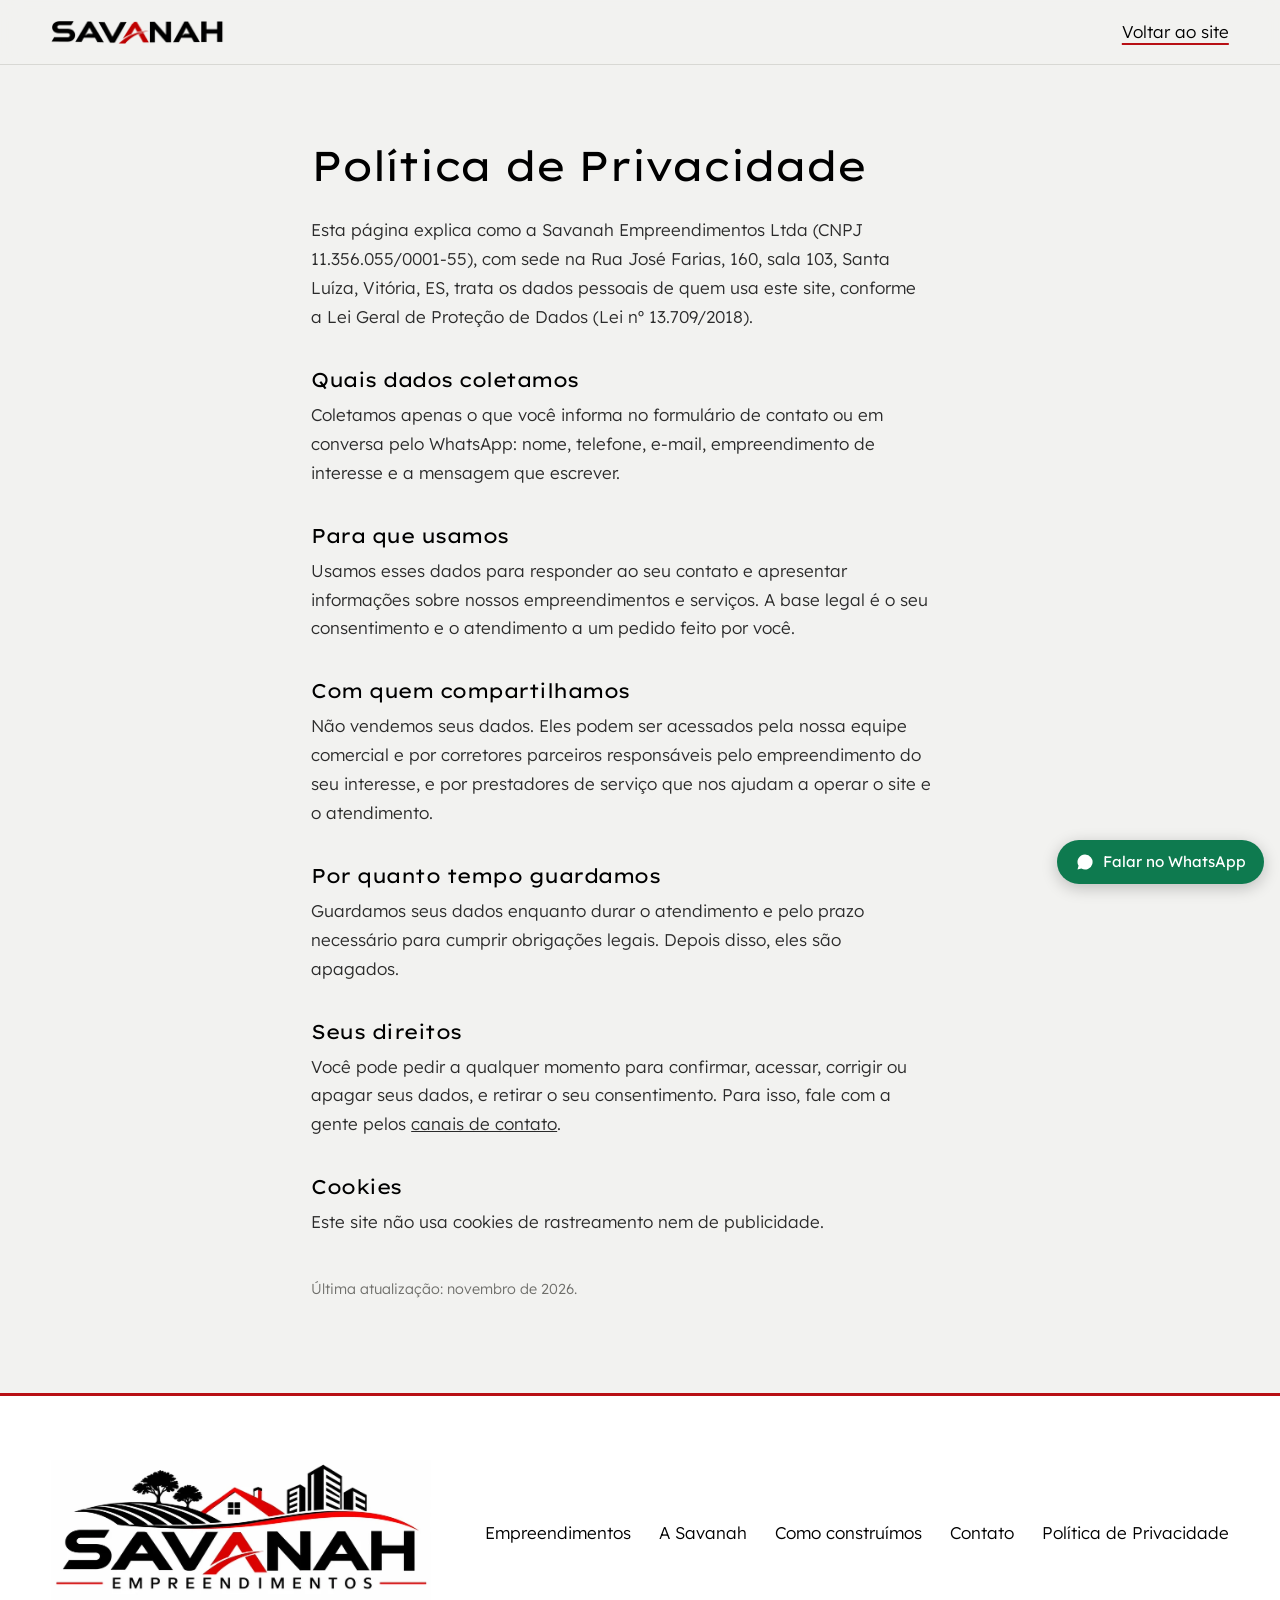
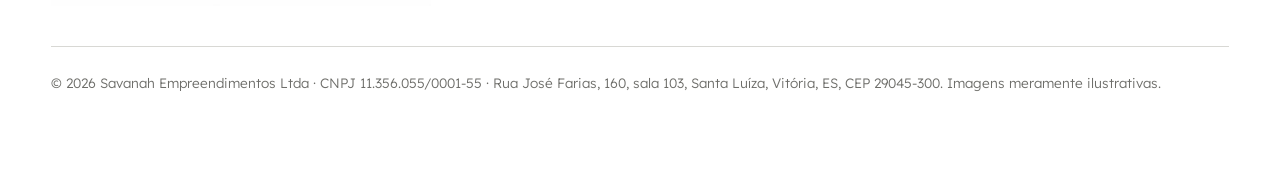
==== privacidade.html @ 2db5b72a "Site Savanah Empreendimentos: primeira versão Co-Authored-By: Claude Opus 5.5 <noreply@anthropic.com" ====
<!doctype html>
<html lang="pt-BR">
<head>
  <meta charset="utf-8">
  <meta name="viewport" content="width=device-width, initial-scale=1">
  <title>Política de Privacidade | Savanah Empreendimentos</title>
  <meta name="description" content="Savanah Empreendimentos Imobiliários: loteamento e chacreamento, construção de casas e construção de edifícios.">
  <meta name="robots" content="noindex"> <!-- prévia: remover quando o site for para o domínio oficial -->
  <meta property="og:type" content="website">
  <meta property="og:locale" content="pt_BR">
  <meta property="og:site_name" content="Savanah Empreendimentos">
  <meta property="og:title" content="Savanah Empreendimentos Imobiliários">
  <meta property="og:description" content="Loteamento e chacreamento, construção de casas e construção de edifícios em Vitória, ES.">
  <!-- og:image, og:url e canonical precisam do endereço completo: adicionar quando o domínio for definido (imagem pronta em assets/compartilhar.jpg) -->
  <link rel="icon" href="assets/favicon.png">
  <link rel="preconnect" href="https://fonts.googleapis.com">
  <link rel="preconnect" href="https://fonts.gstatic.com" crossorigin>
  <link href="https://fonts.googleapis.com/css2?family=Lexend+Exa:wght@300;400;500&family=Lexend:wght@300;400;500&display=swap" rel="stylesheet">
  <link rel="stylesheet" href="styles.css?v=5">
</head>
<body>
  <a class="pular" href="#conteudo">Pular para o conteúdo</a>

  <header class="topo rolou">
    <div class="topo__inner">
      <a class="marca" href="index.html"><img src="assets/wordmark.png" alt="Savanah Empreendimentos Imobiliários, início" width="173" height="24"></a>
      <a class="link" href="index.html">Voltar ao site</a>
    </div>
  </header>

  <main id="conteudo" class="legal">
    <h1>Política de Privacidade</h1>
    <p>Esta página explica como a Savanah Empreendimentos Ltda (CNPJ 11.356.055/0001-55), com sede na Rua José Farias, 160, sala 103, Santa Luíza, Vitória, ES, trata os dados pessoais de quem usa este site, conforme a Lei Geral de Proteção de Dados (Lei nº 13.709/2018).</p>

    <h2>Quais dados coletamos</h2>
    <p>Coletamos apenas o que você informa no formulário de contato ou em conversa pelo WhatsApp: nome, telefone, e-mail, empreendimento de interesse e a mensagem que escrever.</p>

    <h2>Para que usamos</h2>
    <p>Usamos esses dados para responder ao seu contato e apresentar informações sobre nossos empreendimentos e serviços. A base legal é o seu consentimento e o atendimento a um pedido feito por você.</p>

    <h2>Com quem compartilhamos</h2>
    <p>Não vendemos seus dados. Eles podem ser acessados pela nossa equipe comercial e por corretores parceiros responsáveis pelo empreendimento do seu interesse, e por prestadores de serviço que nos ajudam a operar o site e o atendimento.</p>

    <h2>Por quanto tempo guardamos</h2>
    <p>Guardamos seus dados enquanto durar o atendimento e pelo prazo necessário para cumprir obrigações legais. Depois disso, eles são apagados.</p>

    <h2>Seus direitos</h2>
    <p>Você pode pedir a qualquer momento para confirmar, acessar, corrigir ou apagar seus dados, e retirar o seu consentimento. Para isso, fale com a gente pelos <a href="index.html#contato">canais de contato</a>.</p>

    <h2>Cookies</h2>
    <p>Este site não usa cookies de rastreamento nem de publicidade.</p>

    <p class="legal__data">Última atualização: novembro de 2026.</p>
  </main>

  <footer class="rodape">
    <img src="assets/logo.webp" alt="Savanah Empreendimentos" width="900" height="347" loading="lazy">
    <nav class="rodape__nav" aria-label="Rodapé">
      <a href="index.html#empreendimentos">Empreendimentos</a>
      <a href="index.html#savanah">A Savanah</a>
      <a href="index.html#como-construimos">Como construímos</a>
      <a href="index.html#contato">Contato</a>
      <a href="privacidade.html">Política de Privacidade</a>
    </nav>
    <p class="rodape__legal">© 2026 Savanah Empreendimentos Ltda · CNPJ 11.356.055/0001-55 · Rua José Farias, 160, sala 103, Santa Luíza, Vitória, ES, CEP 29045-300. Imagens meramente ilustrativas.</p>
  </footer>

  <a class="zap" href="https://wa.me/5527998117796?text=Ol%C3%A1%21%20Vim%20pelo%20site%20da%20Savanah." target="_blank" rel="noopener">
    <svg viewBox="0 0 24 24" width="20" height="20" aria-hidden="true"><path fill="currentColor" d="M12 3a9 9 0 0 0-7.7 13.6L3 21l4.6-1.2A9 9 0 1 0 12 3Z"/></svg>
    Falar no WhatsApp
  </a>

</body>
</html>
---- styles.css ----
:root {
  --calcario: #F2F2F0;
  --branco: #FFFFFF;
  --nanquim: #000;
  --texto: #2B2B2B;
  --pedra: #6E6E6A;
  --linha: #D8D8D4;
  --savanah: #B80F14; /* vermelho da logo */
  --savanah-escuro: #8E0B0F;

  --display: "Lexend Exa", system-ui, sans-serif;
  --corpo: "Lexend", system-ui, sans-serif;

  --gutter: clamp(16px, 4vw, 56px);
  --max: 1320px;
}

*, *::before, *::after { box-sizing: border-box; }
html { scroll-behavior: smooth; scroll-padding-top: 80px; }
body {
  margin: 0;
  background: var(--calcario);
  color: var(--texto);
  font: 300 1.0625rem/1.7 var(--corpo);
  -webkit-font-smoothing: antialiased;
}
img { display: block; max-width: 100%; height: auto; }
h1, h2, h3 { font-family: var(--display); color: var(--nanquim); font-weight: 400; margin: 0; }
h1 { font-size: clamp(2rem, 4.4vw, 3.75rem); line-height: 1.12; letter-spacing: -0.03em; }
h2 { font-size: clamp(1.6rem, 3vw, 2.5rem); line-height: 1.15; letter-spacing: -0.025em; }
h3 { font-size: 1.5rem; line-height: 1.2; letter-spacing: -0.02em; }
p { margin: 0 0 1em; max-width: 62ch; }
a { color: inherit; }
:focus-visible { outline: 2px solid var(--savanah); outline-offset: 3px; }

.pular { position: absolute; left: -999px; top: 8px; background: var(--savanah); color: #fff; padding: 8px 14px; z-index: 100; }
.pular:focus { left: 8px; }

/* Botões */
.btn {
  display: inline-block;
  font: 400 0.95rem/1 var(--corpo);
  padding: 15px 26px;
  border-radius: 2px;
  border: 1px solid var(--nanquim);
  background: var(--nanquim);
  color: #fff;
  text-decoration: none;
  cursor: pointer;
  transition: background .2s, color .2s, border-color .2s;
}
.btn:hover { background: var(--savanah); border-color: var(--savanah); }
.btn--linha { background: transparent; color: var(--nanquim); }
.btn--linha:hover { background: var(--nanquim); border-color: var(--nanquim); color: #fff; }
.link {
  font: inherit; background: none; border: 0; padding: 0; cursor: pointer;
  color: var(--nanquim); text-decoration: underline; text-underline-offset: 5px; text-decoration-color: var(--savanah); text-decoration-thickness: 2px;
}
.link:hover { color: var(--savanah); }

/* Topo */
.topo {
  position: sticky; top: 0; z-index: 50;
  background: color-mix(in srgb, var(--calcario) 88%, transparent);
  backdrop-filter: blur(10px);
  border-bottom: 1px solid transparent;
  transition: border-color .2s;
}
.topo.rolou { border-bottom-color: var(--linha); }
.topo__inner { max-width: var(--max); margin: 0 auto; padding: 14px var(--gutter); display: flex; align-items: center; justify-content: space-between; gap: 24px; }
.marca { display: block; padding: 6px 0; }
.marca img { height: 24px; width: auto; }
.nav { display: flex; align-items: center; gap: 32px; font-size: 0.95rem; }
.nav a:not(.btn) { text-decoration: none; color: var(--texto); }
.nav a:not(.btn):hover { color: var(--savanah); }
.nav .btn { padding: 11px 18px; }
.menu-btn { display: none; }

/* Hero */
.hero {
  position: relative;
  max-width: var(--max); margin: 0 auto;
  padding: clamp(24px, 3vw, 48px) var(--gutter) clamp(56px, 7vw, 104px);
  display: grid; grid-template-columns: repeat(12, 1fr); gap: 24px; align-items: center;
}
.hero__texto { grid-column: 1 / 7; position: relative; z-index: 2; }
.hero__texto h1 { margin-bottom: 28px; max-width: 18ch; }
.hero__texto p { font-size: 1.15rem; color: var(--texto); max-width: 40ch; margin-bottom: 36px; }
.hero__acoes { display: flex; align-items: center; gap: 28px; flex-wrap: wrap; }
.hero__foto { grid-column: 7 / 13; margin: 0; }
.hero__foto img { width: 100%; aspect-ratio: 4 / 5; max-height: calc(100svh - 150px); min-height: 420px; object-fit: cover; object-position: 30% center; border-radius: 2px; }

/* O traço da logo, atravessando o hero */
.traco {
  position: absolute; z-index: 1; pointer-events: none;
  left: 0; right: 0; width: 100%;
  bottom: clamp(8px, 2vw, 32px); height: 48%;
  fill: var(--savanah);
  animation: desenha 1.6s cubic-bezier(.65, 0, .25, 1) .25s both;
}
@keyframes desenha {
  from { clip-path: inset(0 100% 0 0); }
  to { clip-path: inset(0 0 0 0); }
}

/* Seções */
.secao { max-width: var(--max); margin: 0 auto; padding: clamp(64px, 9vw, 128px) var(--gutter); }
.secao__cab { display: flex; justify-content: space-between; align-items: end; gap: 24px; flex-wrap: wrap; margin-bottom: clamp(40px, 5vw, 72px); padding-bottom: 24px; border-bottom: 1px solid var(--linha); }
.secao__sub { margin: 0; color: var(--pedra); max-width: 44ch; }

.filtros { display: flex; gap: 6px; flex-wrap: wrap; }
.filtros button {
  font: 400 0.9rem/1 var(--corpo); padding: 10px 16px; cursor: pointer;
  background: transparent; color: var(--texto); border: 1px solid var(--linha); border-radius: 40px;
}
.filtros button:hover { border-color: var(--savanah); }
.filtros button[aria-pressed="true"] { background: var(--nanquim); color: #fff; border-color: var(--nanquim); }

/* Empreendimento */
.emp { display: grid; grid-template-columns: repeat(12, 1fr); gap: 24px; align-items: center; margin-bottom: clamp(64px, 8vw, 112px); }
.emp[hidden] { display: none; }
.emp__foto { grid-column: 1 / 8; width: 100%; aspect-ratio: 4 / 3; object-fit: cover; border-radius: 2px; }
.emp__info { grid-column: 9 / 13; }
.emp--inverso .emp__foto { grid-column: 6 / 13; grid-row: 1; }
.emp--inverso .emp__info { grid-column: 1 / 5; grid-row: 1; }
.emp h3 { font-size: clamp(1.5rem, 2.4vw, 2rem); margin-bottom: 4px; }
.emp__local { color: var(--pedra); margin-bottom: 20px; }

.fase { display: inline-flex; align-items: center; gap: 8px; font-size: 0.9rem; margin-bottom: 14px; }
.fase::before { content: ""; width: 8px; height: 8px; border-radius: 50%; background: currentColor; }
.fase--lancamento { color: var(--savanah); }
.fase--obras { color: #8A6D1F; }
.fase--entregue { color: var(--pedra); }

.ficha { display: grid; grid-template-columns: 1fr 1fr; gap: 0; margin: 28px 0 32px; border-top: 1px solid var(--linha); }
.ficha div { padding: 14px 0; border-bottom: 1px solid var(--linha); }
.ficha dt { font-size: 0.85rem; color: var(--pedra); }
.ficha dd { margin: 2px 0 0; font-family: var(--display); font-size: 1rem; color: var(--nanquim); letter-spacing: -0.01em; }

.obra { margin: 24px 0 0; }
.obra__linha { display: flex; justify-content: space-between; font-size: 0.9rem; margin-bottom: 8px; }
.obra__linha span:last-child { font-family: var(--display); color: var(--nanquim); }
.obra__barra { height: 4px; background: var(--linha); border-radius: 4px; overflow: hidden; }
.obra__barra span { display: block; height: 100%; background: var(--savanah); }

/* Áreas de atuação: os três ícones da logo */
.areas { background: var(--branco); border-block: 1px solid var(--linha); }
.areas__lista {
  list-style: none; margin: 0 auto; max-width: var(--max);
  padding: clamp(40px, 5vw, 64px) var(--gutter);
  display: grid; grid-template-columns: repeat(3, 1fr);
}
.areas__lista li { padding: 0 clamp(16px, 3vw, 48px); border-left: 2px solid var(--savanah); }
.areas__lista li:first-child { border-left: 0; padding-left: 0; }
.areas__lista img { height: 52px; width: auto; margin-bottom: 20px; }
.areas__lista h3 { font-size: 1.15rem; margin-bottom: 8px; }
.areas__lista p { margin: 0; font-size: 1rem; }

.vazio { color: var(--pedra); }

/* Sobre */
.sobre {
  background: var(--branco);
  display: grid; grid-template-columns: repeat(12, 1fr); gap: 24px; align-items: start;
  padding: clamp(64px, 9vw, 128px) max(var(--gutter), calc((100% - var(--max)) / 2 + var(--gutter)));
}
.sobre__foto { grid-column: 1 / 6; margin: 0; position: sticky; top: 100px; }
.sobre__foto img { width: 100%; aspect-ratio: 5 / 6; object-fit: cover; border-radius: 2px; }
.sobre__texto { grid-column: 7 / 13; }
.sobre__texto h2 { margin-bottom: 32px; }
.sobre__lead { font-family: var(--display); font-size: clamp(1.15rem, 1.7vw, 1.4rem); line-height: 1.5; color: var(--nanquim); letter-spacing: -0.015em; margin-bottom: 28px; }
.valores { margin: 48px 0 0; }
.valores div { padding: 24px 0; border-top: 1px solid var(--linha); display: grid; grid-template-columns: 1fr 1.4fr; gap: 24px; }
.valores dt { font-weight: 500; color: var(--savanah); }
.valores dd { margin: 0; }

/* Etapas */
.etapas { list-style: none; margin: 0; padding: 0; display: grid; grid-template-columns: repeat(4, 1fr); gap: 32px; counter-reset: none; }
.etapas li { position: relative; padding-top: 28px; }
.etapas li::before { content: ""; position: absolute; top: 0; left: 0; right: -32px; height: 1px; background: var(--linha); }
.etapas li:last-child::before { right: 0; }
.etapas__n {
  position: absolute; top: -12px; left: 0;
  width: 24px; height: 24px; border-radius: 50%;
  display: grid; place-items: center;
  background: var(--savanah); color: #fff; font-size: 0.8rem; font-weight: 500;
}
.etapas h3 { font-size: 1.2rem; margin: 12px 0 10px; }
.etapas p { color: var(--texto); font-size: 1rem; }

/* Contato */
.contato {
  max-width: var(--max); margin: 0 auto;
  padding: clamp(64px, 9vw, 128px) var(--gutter);
  display: grid; grid-template-columns: repeat(12, 1fr); gap: 24px;
  border-top: 1px solid var(--linha);
}
.contato__texto { grid-column: 1 / 6; }
.contato__texto h2 { margin-bottom: 20px; }
.canais { margin: 40px 0 0; }
.canais div { padding: 16px 0; border-top: 1px solid var(--linha); }
.canais dt { font-size: 0.85rem; color: var(--pedra); }
.canais dd { margin: 2px 0 0; overflow-wrap: anywhere; }
.canais a { text-decoration-color: var(--savanah); text-underline-offset: 4px; }

.form { grid-column: 7 / 13; display: grid; grid-template-columns: 1fr 1fr; gap: 20px 24px; align-content: start; }
.campo { display: flex; flex-direction: column; gap: 6px; }
.campo--full, .form__status, .form .btn { grid-column: 1 / -1; }
.form .btn { justify-self: start; }
.campo label { font-size: 0.9rem; font-weight: 400; color: var(--nanquim); }
.opcional { color: var(--pedra); font-weight: 300; }
.campo input, .campo select, .campo textarea {
  font: 300 1rem/1.5 var(--corpo); color: var(--nanquim);
  background: var(--branco); border: 1px solid var(--linha); border-radius: 2px;
  padding: 12px 14px; width: 100%;
}
.campo textarea { resize: vertical; }
.campo input:focus, .campo select:focus, .campo textarea:focus { outline: none; border-color: var(--savanah); box-shadow: 0 0 0 3px color-mix(in srgb, var(--savanah) 18%, transparent); }
.campo [aria-invalid="true"] { border-color: #A3361F; }
.form__status { margin: 0; min-height: 1.5em; font-size: 0.95rem; }
.form__status.erro { color: #A3361F; }
.form__status.ok { color: var(--savanah); }

/* Rodapé */
/* Rodapé: único lugar com a logo completa, no fundo branco original dela */
.rodape {
  background: var(--branco);
  border-top: 3px solid var(--savanah);
  padding: 64px max(var(--gutter), calc((100% - var(--max)) / 2 + var(--gutter))) 40px;
  display: grid; grid-template-columns: auto 1fr; gap: 40px; align-items: center;
}
.rodape img { width: 380px; }
.rodape__nav { display: flex; gap: 28px; flex-wrap: wrap; justify-content: end; }
.rodape__nav a { color: var(--nanquim); text-decoration: none; }
.rodape__nav a:hover { color: var(--savanah); }
.rodape__legal { grid-column: 1 / -1; margin: 0; padding-top: 24px; border-top: 1px solid var(--linha); font-size: 0.85rem; color: var(--pedra); max-width: none; }

/* Responsivo */
@media (max-width: 960px) {
  .menu-btn {
    display: block; font: 400 0.95rem/1 var(--corpo); padding: 10px 16px;
    background: transparent; border: 1px solid var(--linha); border-radius: 40px; color: var(--nanquim); cursor: pointer;
  }
  .nav {
    display: none; position: absolute; top: 100%; left: 0; right: 0;
    flex-direction: column; align-items: stretch; gap: 0;
    background: var(--calcario); border-bottom: 1px solid var(--linha); padding: 8px var(--gutter) 20px;
  }
  .nav.aberto { display: flex; }
  .nav a:not(.btn) { padding: 14px 0; border-bottom: 1px solid var(--linha); }
  .nav .btn { margin-top: 16px; text-align: center; padding: 14px; }

  .hero { grid-template-columns: 1fr; }
  .hero__texto, .hero__foto { grid-column: 1; }
  .hero__foto img { aspect-ratio: 4 / 3; }
  .traco { bottom: 4%; height: 30%; }

  .emp, .emp--inverso { grid-template-columns: 1fr; }
  .emp__foto, .emp__info, .emp--inverso .emp__foto, .emp--inverso .emp__info { grid-column: 1; grid-row: auto; }

  .sobre { grid-template-columns: 1fr; }
  .sobre__foto, .sobre__texto { grid-column: 1; }
  .sobre__foto { position: static; }
  .sobre__foto img { aspect-ratio: 16 / 10; }

  .etapas { grid-template-columns: 1fr 1fr; row-gap: 48px; }
  .etapas li::before { right: 0; }

  .contato { grid-template-columns: 1fr; }
  .contato__texto, .form { grid-column: 1; }

  .areas__lista { grid-template-columns: 1fr; gap: 32px; }
  .areas__lista li, .areas__lista li:first-child { padding: 0 0 0 20px; border-left: 2px solid var(--savanah); }
}
@media (max-width: 560px) {
  .etapas { grid-template-columns: 1fr; }
  .form { grid-template-columns: 1fr; }
  .valores div { grid-template-columns: 1fr; gap: 6px; }
  .ficha { grid-template-columns: 1fr 1fr; }
  .rodape { grid-template-columns: 1fr; }
  .rodape img { width: 100%; max-width: 320px; }
  .rodape__nav { justify-content: start; }
}

@media (prefers-reduced-motion: reduce) {
  html { scroll-behavior: auto; }
  .traco { animation: none; }
}

/* WhatsApp, aviso do formulário e página de privacidade */
.emp__acoes { display: flex; align-items: center; gap: 24px; flex-wrap: wrap; }
.form__aviso { grid-column: 1 / -1; margin: 0; font-size: 0.85rem; color: var(--pedra); max-width: none; }
.zap {
  position: fixed; right: 16px; bottom: 16px; z-index: 60;
  display: inline-flex; align-items: center; gap: 8px;
  padding: 12px 18px; border-radius: 40px;
  background: #0E7A4F; color: #fff; text-decoration: none; font: 400 0.95rem/1 var(--corpo);
  box-shadow: 0 4px 16px rgba(0, 0, 0, .22);
}
.zap:hover { background: #0A5E3C; }
.rodape { padding-bottom: 88px; } /* espaço para o botão fixo não cobrir o rodapé */
.legal { max-width: 760px; margin: 0 auto; padding: clamp(40px, 6vw, 80px) var(--gutter); }
.legal h1 { font-size: clamp(1.8rem, 3.4vw, 2.6rem); margin-bottom: 28px; }
.legal h2 { font-size: 1.25rem; margin: 36px 0 10px; }
.legal__data { color: var(--pedra); font-size: 0.9rem; margin-top: 40px; }
.rodape img { mix-blend-mode: multiply; } /* some o branco levemente diferente da imagem da logo */
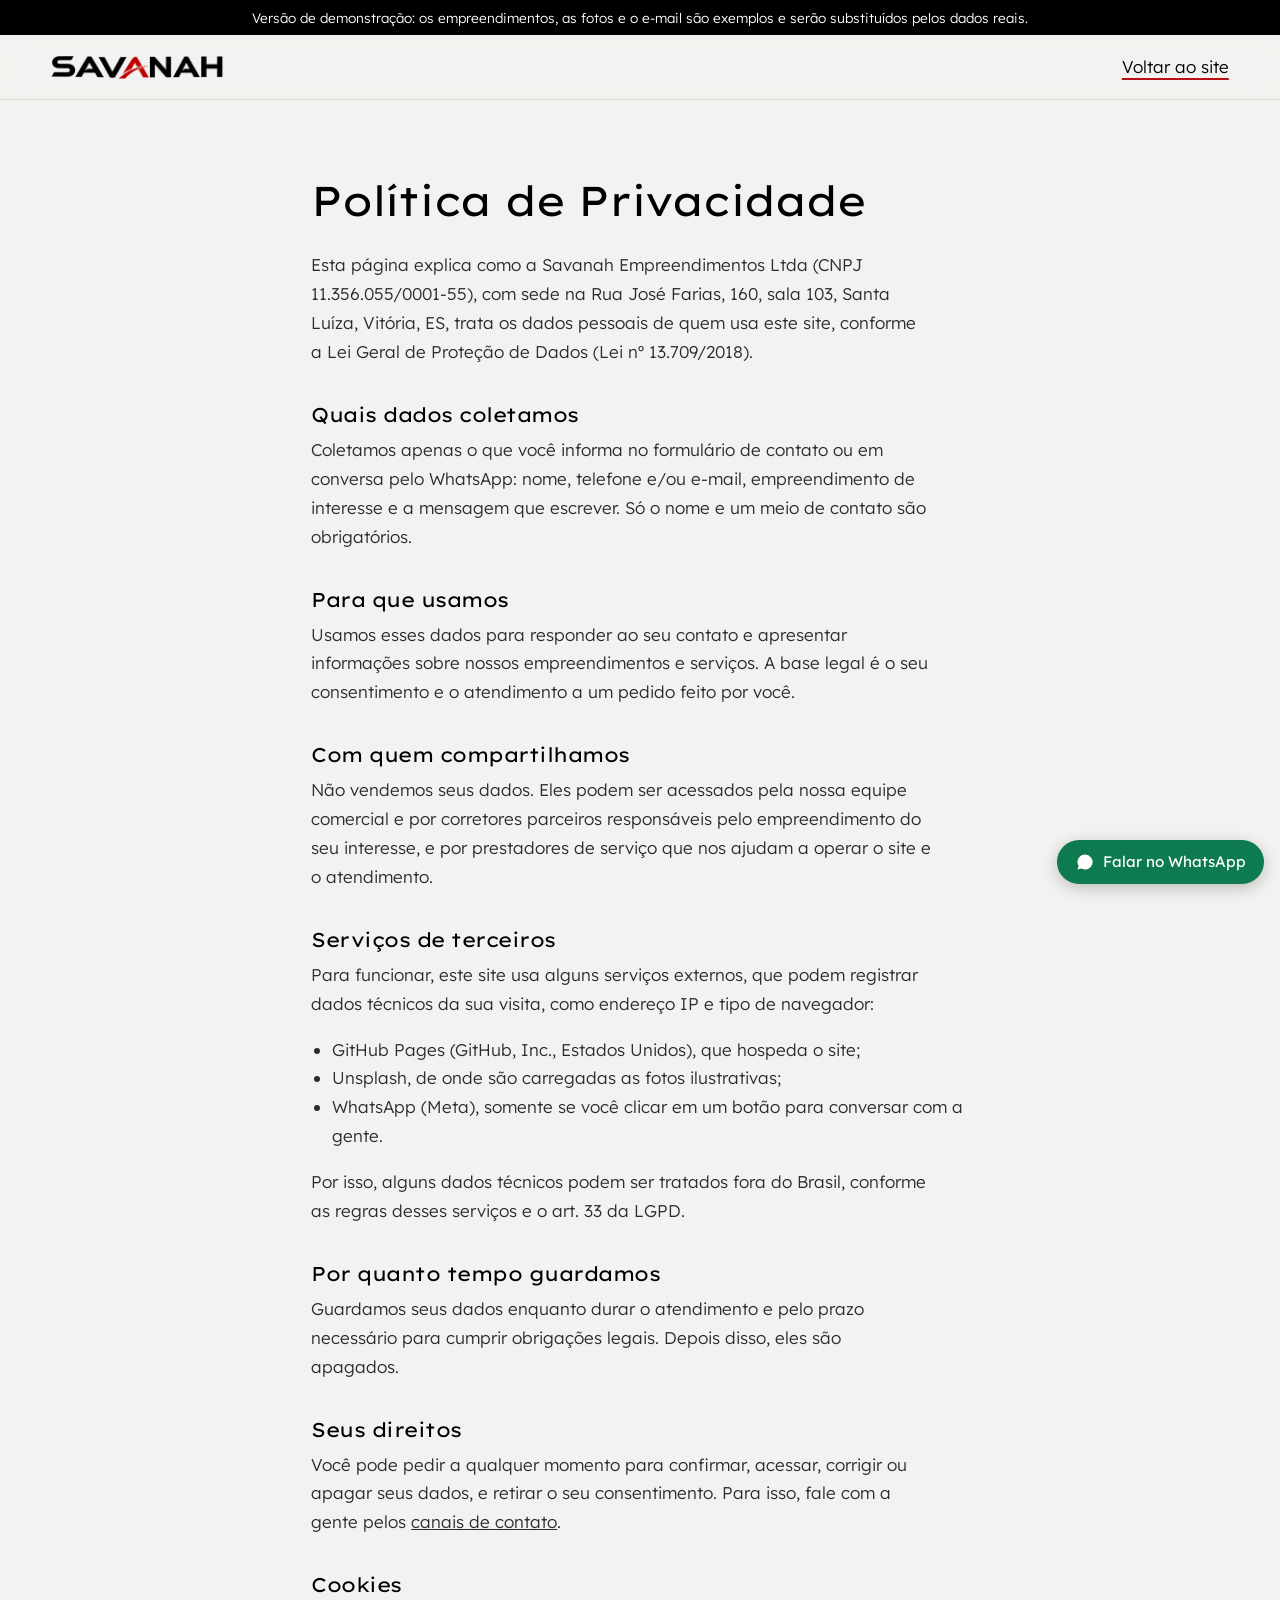
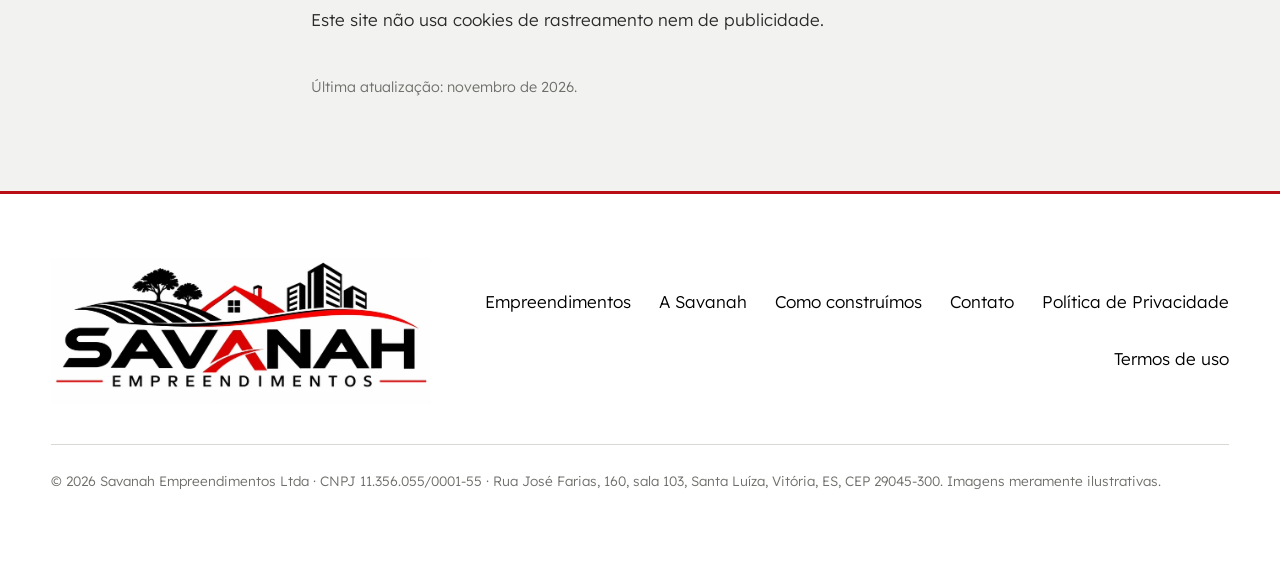
==== commit 7b742d8a: "Aviso de prévia, acessibilidade, LGPD e termos de uso - Aviso de versão de demonstração em todas as " ====
--- a/privacidade.html
+++ b/privacidade.html
@@ -13,13 +13,13 @@
   <meta property="og:description" content="Loteamento e chacreamento, construção de casas e construção de edifícios em Vitória, ES.">
   <!-- og:image, og:url e canonical precisam do endereço completo: adicionar quando o domínio for definido (imagem pronta em assets/compartilhar.jpg) -->
   <link rel="icon" href="assets/favicon.png">
-  <link rel="preconnect" href="https://fonts.googleapis.com">
-  <link rel="preconnect" href="https://fonts.gstatic.com" crossorigin>
-  <link href="https://fonts.googleapis.com/css2?family=Lexend+Exa:wght@300;400;500&family=Lexend:wght@300;400;500&display=swap" rel="stylesheet">
-  <link rel="stylesheet" href="styles.css?v=5">
+  <link rel="preload" href="assets/fontes/lexend.woff2" as="font" type="font/woff2" crossorigin>
+  <link rel="stylesheet" href="styles.css?v=6">
 </head>
 <body>
   <a class="pular" href="#conteudo">Pular para o conteúdo</a>
+
+  <p class="previa" role="note">Versão de demonstração: os empreendimentos, as fotos e o e-mail são exemplos e serão substituídos pelos dados reais.</p>
 
   <header class="topo rolou">
     <div class="topo__inner">
@@ -33,13 +33,22 @@
     <p>Esta página explica como a Savanah Empreendimentos Ltda (CNPJ 11.356.055/0001-55), com sede na Rua José Farias, 160, sala 103, Santa Luíza, Vitória, ES, trata os dados pessoais de quem usa este site, conforme a Lei Geral de Proteção de Dados (Lei nº 13.709/2018).</p>
 
     <h2>Quais dados coletamos</h2>
-    <p>Coletamos apenas o que você informa no formulário de contato ou em conversa pelo WhatsApp: nome, telefone, e-mail, empreendimento de interesse e a mensagem que escrever.</p>
+    <p>Coletamos apenas o que você informa no formulário de contato ou em conversa pelo WhatsApp: nome, telefone e/ou e-mail, empreendimento de interesse e a mensagem que escrever. Só o nome e um meio de contato são obrigatórios.</p>
 
     <h2>Para que usamos</h2>
     <p>Usamos esses dados para responder ao seu contato e apresentar informações sobre nossos empreendimentos e serviços. A base legal é o seu consentimento e o atendimento a um pedido feito por você.</p>
 
     <h2>Com quem compartilhamos</h2>
     <p>Não vendemos seus dados. Eles podem ser acessados pela nossa equipe comercial e por corretores parceiros responsáveis pelo empreendimento do seu interesse, e por prestadores de serviço que nos ajudam a operar o site e o atendimento.</p>
+
+    <h2>Serviços de terceiros</h2>
+    <p>Para funcionar, este site usa alguns serviços externos, que podem registrar dados técnicos da sua visita, como endereço IP e tipo de navegador:</p>
+    <ul>
+      <li>GitHub Pages (GitHub, Inc., Estados Unidos), que hospeda o site;</li>
+      <li>Unsplash, de onde são carregadas as fotos ilustrativas;</li>
+      <li>WhatsApp (Meta), somente se você clicar em um botão para conversar com a gente.</li>
+    </ul>
+    <p>Por isso, alguns dados técnicos podem ser tratados fora do Brasil, conforme as regras desses serviços e o art. 33 da LGPD.</p>
 
     <h2>Por quanto tempo guardamos</h2>
     <p>Guardamos seus dados enquanto durar o atendimento e pelo prazo necessário para cumprir obrigações legais. Depois disso, eles são apagados.</p>
@@ -61,6 +70,7 @@
       <a href="index.html#como-construimos">Como construímos</a>
       <a href="index.html#contato">Contato</a>
       <a href="privacidade.html">Política de Privacidade</a>
+      <a href="termos.html">Termos de uso</a>
     </nav>
     <p class="rodape__legal">© 2026 Savanah Empreendimentos Ltda · CNPJ 11.356.055/0001-55 · Rua José Farias, 160, sala 103, Santa Luíza, Vitória, ES, CEP 29045-300. Imagens meramente ilustrativas.</p>
   </footer>
--- a/styles.css
+++ b/styles.css
@@ -1,10 +1,14 @@
+@font-face { font-family: "Lexend"; src: url("assets/fontes/lexend.woff2") format("woff2"); font-weight: 300 500; font-display: swap; }
+@font-face { font-family: "Lexend Exa"; src: url("assets/fontes/lexend-exa.woff2") format("woff2"); font-weight: 300 500; font-display: swap; }
+
 :root {
   --calcario: #F2F2F0;
   --branco: #FFFFFF;
   --nanquim: #000;
   --texto: #2B2B2B;
   --pedra: #6E6E6A;
-  --linha: #D8D8D4;
+  --linha: #D8D8D4; /* só linhas decorativas */
+  --borda: #8A8A86; /* bordas de campos e botões: contraste mínimo 3:1 */
   --savanah: #B80F14; /* vermelho da logo */
   --savanah-escuro: #8E0B0F;
 
@@ -111,7 +115,7 @@
 .filtros { display: flex; gap: 6px; flex-wrap: wrap; }
 .filtros button {
   font: 400 0.9rem/1 var(--corpo); padding: 10px 16px; cursor: pointer;
-  background: transparent; color: var(--texto); border: 1px solid var(--linha); border-radius: 40px;
+  background: transparent; color: var(--texto); border: 1px solid var(--borda); border-radius: 40px;
 }
 .filtros button:hover { border-color: var(--savanah); }
 .filtros button[aria-pressed="true"] { background: var(--nanquim); color: #fff; border-color: var(--nanquim); }
@@ -129,7 +133,7 @@
 .fase { display: inline-flex; align-items: center; gap: 8px; font-size: 0.9rem; margin-bottom: 14px; }
 .fase::before { content: ""; width: 8px; height: 8px; border-radius: 50%; background: currentColor; }
 .fase--lancamento { color: var(--savanah); }
-.fase--obras { color: #8A6D1F; }
+.fase--obras { color: #7A5F14; }
 .fase--entregue { color: var(--pedra); }
 
 .ficha { display: grid; grid-template-columns: 1fr 1fr; gap: 0; margin: 28px 0 32px; border-top: 1px solid var(--linha); }
@@ -211,7 +215,7 @@
 .opcional { color: var(--pedra); font-weight: 300; }
 .campo input, .campo select, .campo textarea {
   font: 300 1rem/1.5 var(--corpo); color: var(--nanquim);
-  background: var(--branco); border: 1px solid var(--linha); border-radius: 2px;
+  background: var(--branco); border: 1px solid var(--borda); border-radius: 2px;
   padding: 12px 14px; width: 100%;
 }
 .campo textarea { resize: vertical; }
@@ -239,7 +243,7 @@
 @media (max-width: 960px) {
   .menu-btn {
     display: block; font: 400 0.95rem/1 var(--corpo); padding: 10px 16px;
-    background: transparent; border: 1px solid var(--linha); border-radius: 40px; color: var(--nanquim); cursor: pointer;
+    background: transparent; border: 1px solid var(--borda); border-radius: 40px; color: var(--nanquim); cursor: pointer;
   }
   .nav {
     display: none; position: absolute; top: 100%; left: 0; right: 0;
@@ -304,3 +308,9 @@
 .legal h2 { font-size: 1.25rem; margin: 36px 0 10px; }
 .legal__data { color: var(--pedra); font-size: 0.9rem; margin-top: 40px; }
 .rodape img { mix-blend-mode: multiply; } /* some o branco levemente diferente da imagem da logo */
+
+/* Aviso de prévia, título só para leitores de tela, dica do formulário */
+.previa { margin: 0; max-width: none; padding: 8px var(--gutter); background: var(--nanquim); color: #fff; font-size: 0.85rem; line-height: 1.4; text-align: center; }
+.sr-only { position: absolute; width: 1px; height: 1px; padding: 0; margin: -1px; overflow: hidden; clip: rect(0 0 0 0); white-space: nowrap; border: 0; }
+.form__dica { grid-column: 1 / -1; margin: 0; font-size: 0.9rem; color: var(--pedra); }
+.legal ul { padding-left: 1.2em; margin: 0 0 1em; }
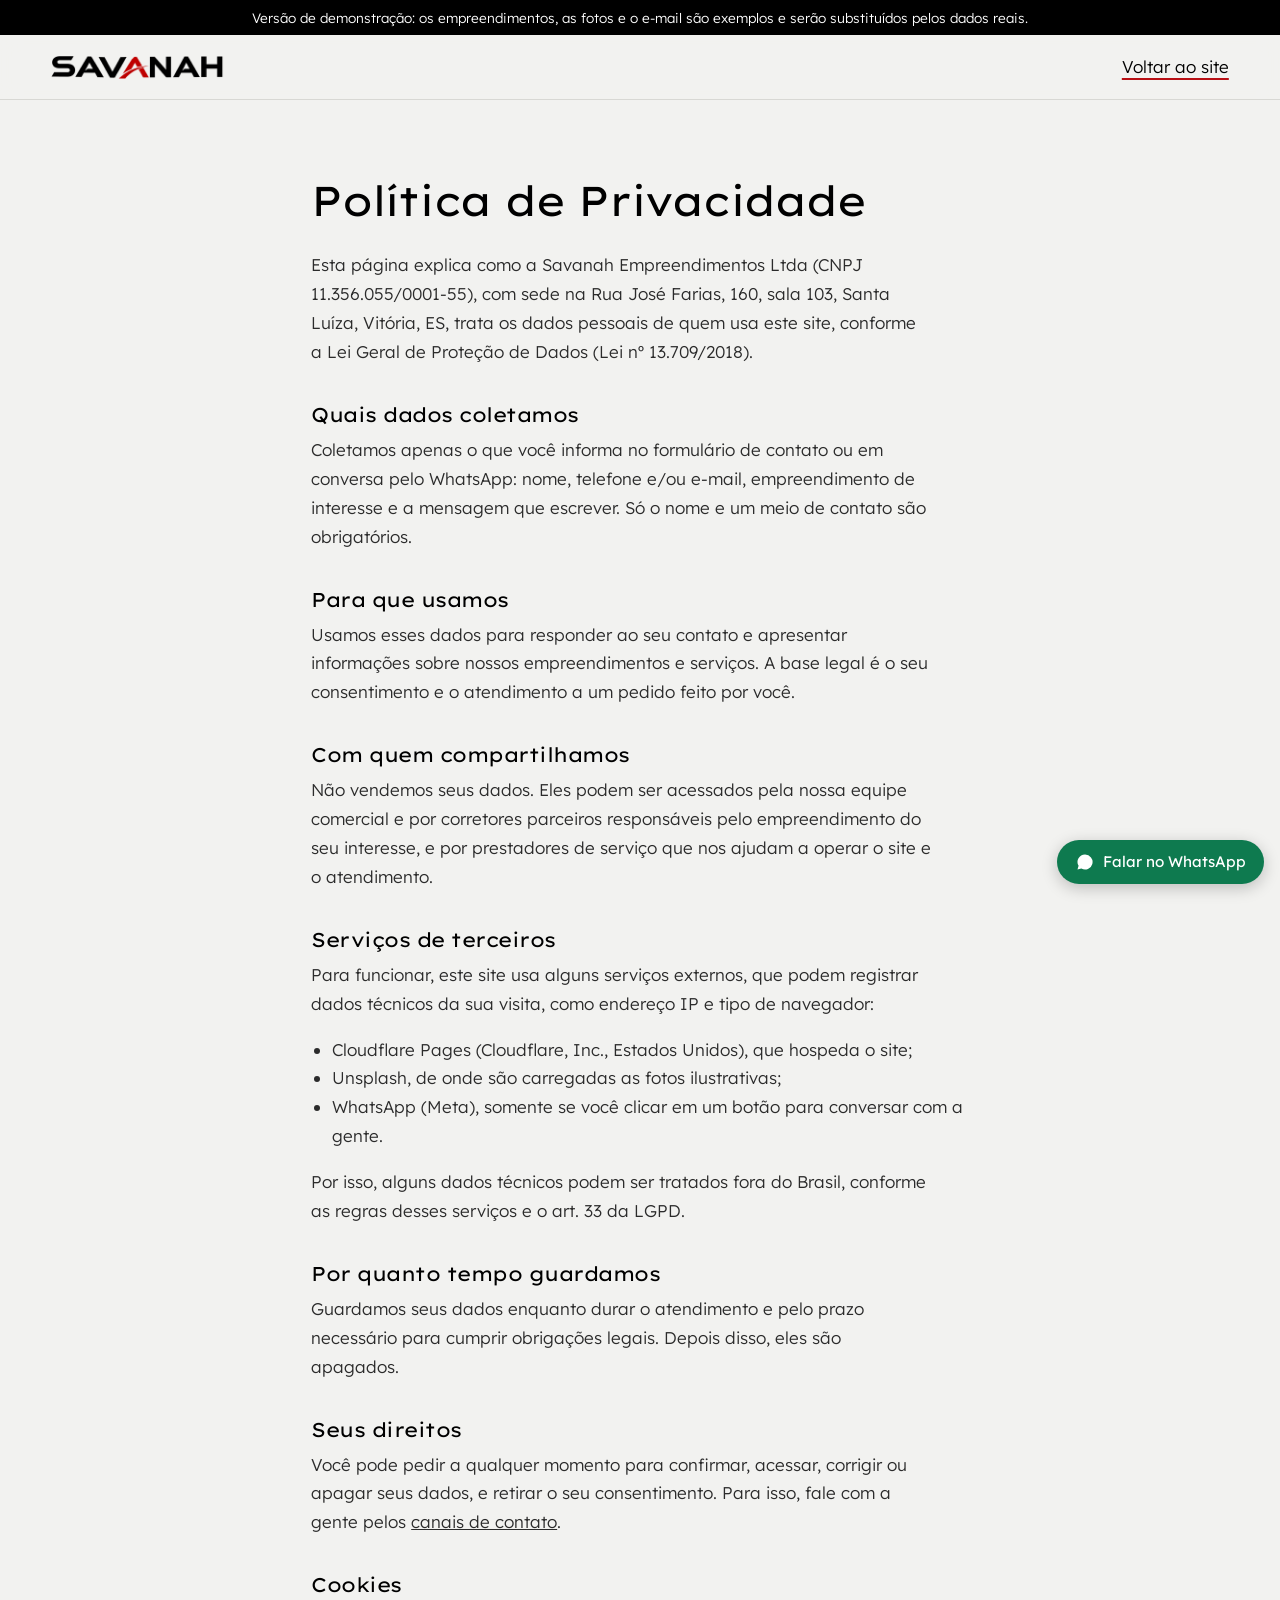
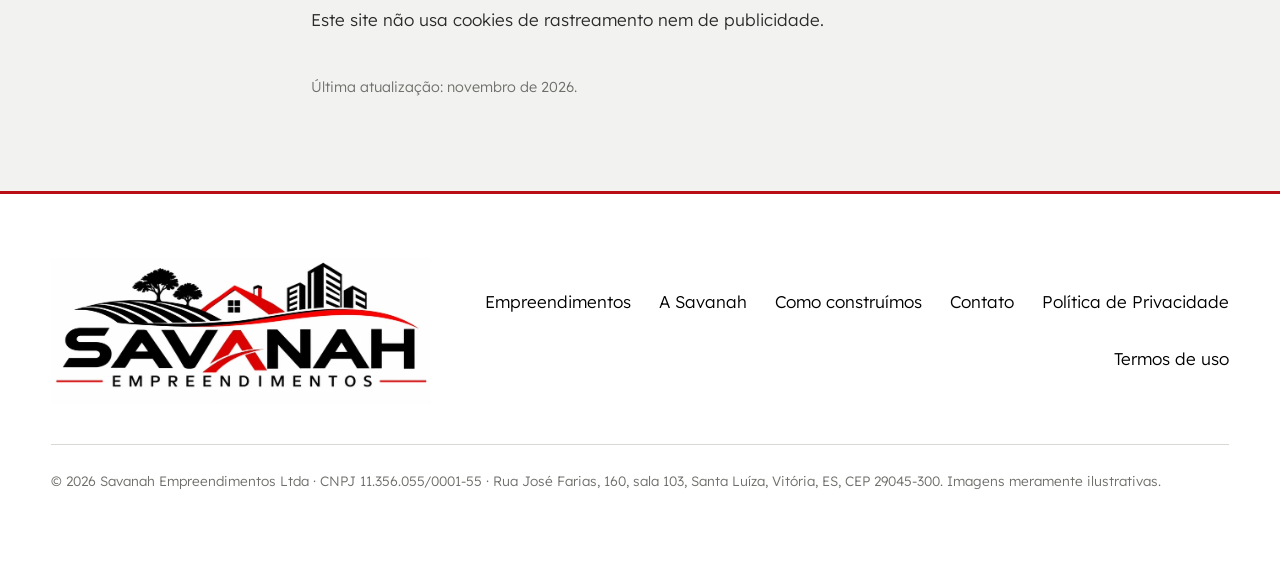
==== commit 36d8de4e: "Política de privacidade: hospedagem no Cloudflare Co-Authored-By: Claude Opus 5.5 <noreply@anthropic" ====
--- a/privacidade.html
+++ b/privacidade.html
@@ -11,7 +11,11 @@
   <meta property="og:site_name" content="Savanah Empreendimentos">
   <meta property="og:title" content="Savanah Empreendimentos Imobiliários">
   <meta property="og:description" content="Loteamento e chacreamento, construção de casas e construção de edifícios em Vitória, ES.">
-  <!-- og:image, og:url e canonical precisam do endereço completo: adicionar quando o domínio for definido (imagem pronta em assets/compartilhar.jpg) -->
+  <meta property="og:url" content="https://savanahempreeendimentos.com.br/privacidade.html">
+  <meta property="og:image" content="https://savanahempreeendimentos.com.br/assets/compartilhar.jpg">
+  <meta property="og:image:width" content="1200">
+  <meta property="og:image:height" content="630">
+  <link rel="canonical" href="https://savanahempreeendimentos.com.br/privacidade.html">
   <link rel="icon" href="assets/favicon.png">
   <link rel="preload" href="assets/fontes/lexend.woff2" as="font" type="font/woff2" crossorigin>
   <link rel="stylesheet" href="styles.css?v=6">
@@ -44,7 +48,7 @@
     <h2>Serviços de terceiros</h2>
     <p>Para funcionar, este site usa alguns serviços externos, que podem registrar dados técnicos da sua visita, como endereço IP e tipo de navegador:</p>
     <ul>
-      <li>GitHub Pages (GitHub, Inc., Estados Unidos), que hospeda o site;</li>
+      <li>Cloudflare Pages (Cloudflare, Inc., Estados Unidos), que hospeda o site;</li>
       <li>Unsplash, de onde são carregadas as fotos ilustrativas;</li>
       <li>WhatsApp (Meta), somente se você clicar em um botão para conversar com a gente.</li>
     </ul>
